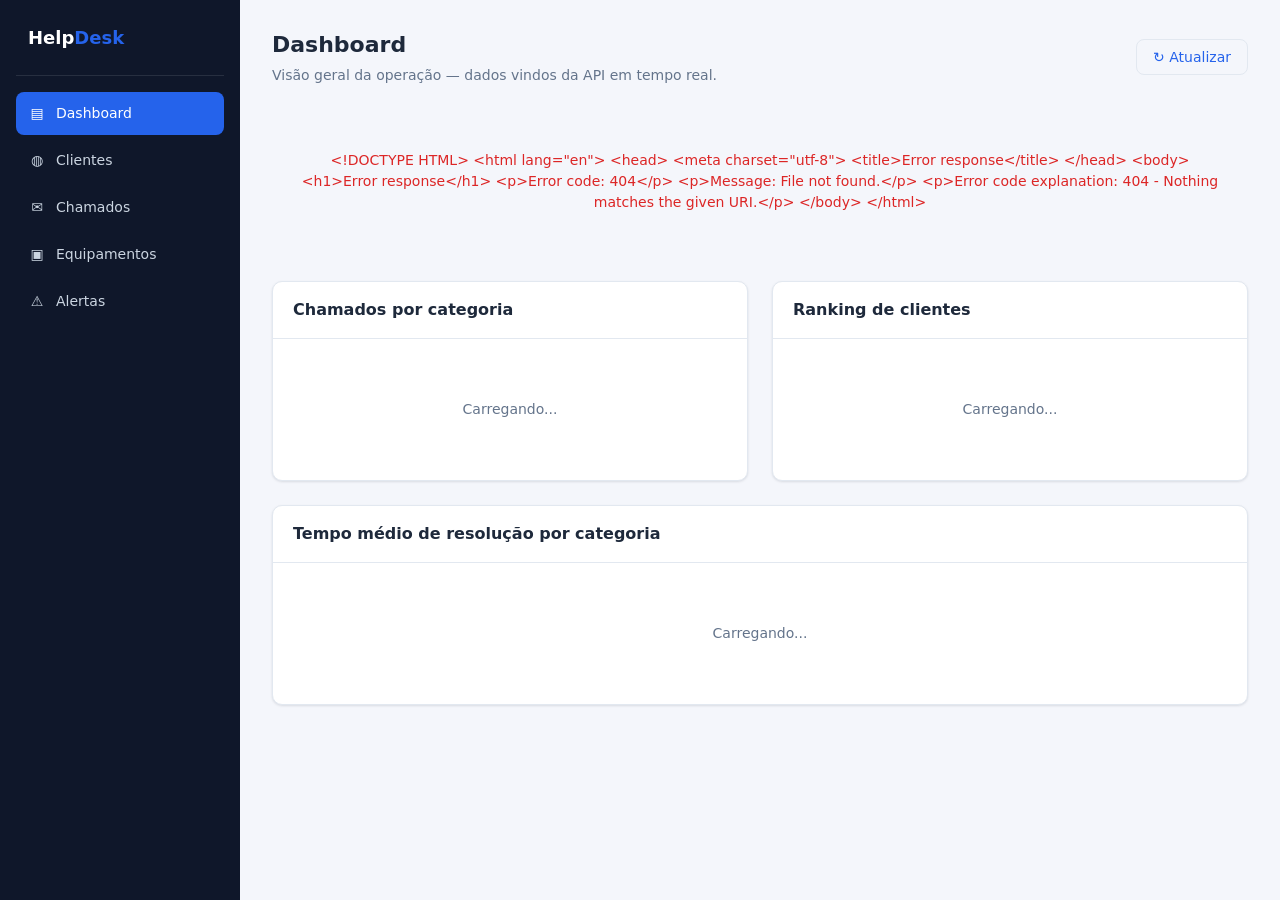
==== frontend/index.html @ d54842c2 "feat: plataforma HelpDesk & Monitoring (full stack) Aplicacao full stack que unifica os 3 exercicios" ====
<!DOCTYPE html>
<!--
  index.html -- DASHBOARD
  As paginas nao usam framework nem templating: o menu lateral e' repetido
  em cada arquivo. E' uma escolha consciente -- sem build step, o que voce
  ve no arquivo e' exatamente o que o navegador recebe. Facil de explicar.
-->
<html lang="pt-BR">
  <head>
    <meta charset="UTF-8" />
    <meta name="viewport" content="width=device-width, initial-scale=1.0" />
    <title>Dashboard — HelpDesk & Monitoring</title>
    <link rel="stylesheet" href="css/style.css" />
  </head>
  <body>
    <div class="layout">
      <!-- MENU LATERAL (repetido em todas as paginas) -->
      <aside class="sidebar">
        <div class="sidebar__brand">Help<span>Desk</span></div>
        <nav class="sidebar__nav">
          <a href="index.html" data-page="index.html"><span class="icon">▤</span> Dashboard</a>
          <a href="clientes.html" data-page="clientes.html"><span class="icon">◍</span> Clientes</a>
          <a href="chamados.html" data-page="chamados.html"><span class="icon">✉</span> Chamados</a>
          <a href="equipamentos.html" data-page="equipamentos.html"><span class="icon">▣</span> Equipamentos</a>
          <a href="alertas.html" data-page="alertas.html"><span class="icon">⚠</span> Alertas</a>
        </nav>
      </aside>

      <main class="content">
        <div class="page-header">
          <div>
            <h1>Dashboard</h1>
            <p>Visão geral da operação — dados vindos da API em tempo real.</p>
          </div>
          <button class="btn btn--ghost" onclick="location.reload()">↻ Atualizar</button>
        </div>

        <!-- CARTOES: preenchidos por dashboard.js a partir de /api/analytics/summary -->
        <div class="stat-grid" id="stat-grid">
          <div class="state state--loading">Carregando indicadores...</div>
        </div>

        <div class="grid-2">
          <div class="panel">
            <div class="panel__head"><h2>Chamados por categoria</h2></div>
            <div class="panel__body" id="chart-category">
              <div class="state state--loading">Carregando...</div>
            </div>
          </div>
          <div class="panel">
            <div class="panel__head"><h2>Ranking de clientes</h2></div>
            <div class="panel__body" id="chart-ranking">
              <div class="state state--loading">Carregando...</div>
            </div>
          </div>
        </div>

        <div class="panel">
          <div class="panel__head"><h2>Tempo médio de resolução por categoria</h2></div>
          <div class="panel__body" id="chart-resolution">
            <div class="state state--loading">Carregando...</div>
          </div>
        </div>
      </main>
    </div>

    <script src="js/api.js"></script>
    <script src="js/ui.js"></script>
    <script src="js/dashboard.js"></script>
  </body>
</html>
---- frontend/css/style.css ----
/*
 * style.css -- estilo unico da aplicacao
 * =======================================
 * CSS puro, sem framework. Organizado em: variaveis, layout, componentes.
 *
 * Uso VARIAVEIS CSS (:root) para as cores. Assim, mudar o tema e' mudar
 * um punhado de linhas em vez de cacar cada cor pelo arquivo inteiro.
 */

:root {
  --bg: #f4f6fb;
  --surface: #ffffff;
  --border: #e2e8f0;
  --text: #1e293b;
  --text-soft: #64748b;
  --primary: #2563eb;
  --primary-dark: #1d4ed8;
  --sidebar-bg: #0f172a;
  --sidebar-text: #cbd5e1;
  --sidebar-active: #2563eb;

  /* cores semanticas de status */
  --green: #16a34a;
  --amber: #d97706;
  --red: #dc2626;
  --gray: #64748b;

  --radius: 10px;
  --shadow: 0 1px 3px rgba(15, 23, 42, 0.08), 0 1px 2px rgba(15, 23, 42, 0.04);
  --font: "Segoe UI", system-ui, -apple-system, Roboto, Arial, sans-serif;
}

* {
  box-sizing: border-box;
}

/*
 * ★ REGRA IMPORTANTE: o atributo hidden do HTML precisa VENCER.
 *   O navegador aplica [hidden]{display:none}, mas com baixa prioridade.
 *   Como .modal usa display:flex (prioridade maior), sem esta linha um
 *   modal marcado com hidden apareceria mesmo assim. O !important garante
 *   que qualquer elemento com hidden fique oculto. E' assim que os modais
 *   abrem e fecham em ui.js (el.hidden = true/false).
 */
[hidden] {
  display: none !important;
}

body {
  margin: 0;
  font-family: var(--font);
  background: var(--bg);
  color: var(--text);
  font-size: 14px;
  line-height: 1.5;
}

/* ---------------------------------------------------------------------------
   LAYOUT: sidebar fixa a esquerda + area de conteudo a direita
   Uso CSS Grid: uma coluna de largura fixa (menu) e uma que ocupa o resto.
--------------------------------------------------------------------------- */
.layout {
  display: grid;
  grid-template-columns: 240px 1fr;
  min-height: 100vh;
}

.sidebar {
  background: var(--sidebar-bg);
  color: var(--sidebar-text);
  padding: 24px 16px;
  position: sticky;
  top: 0;
  height: 100vh;
}

.sidebar__brand {
  font-size: 18px;
  font-weight: 700;
  color: #fff;
  padding: 0 12px 24px;
  border-bottom: 1px solid rgba(255, 255, 255, 0.1);
  margin-bottom: 16px;
}
.sidebar__brand span {
  color: var(--primary);
}

.sidebar__nav a {
  display: flex;
  align-items: center;
  gap: 10px;
  padding: 11px 12px;
  margin-bottom: 4px;
  border-radius: 8px;
  color: var(--sidebar-text);
  text-decoration: none;
  font-weight: 500;
  transition: background 0.15s, color 0.15s;
}
.sidebar__nav a:hover {
  background: rgba(255, 255, 255, 0.06);
  color: #fff;
}
.sidebar__nav a.active {
  background: var(--sidebar-active);
  color: #fff;
}
.sidebar__nav .icon {
  width: 18px;
  text-align: center;
}

.content {
  padding: 28px 32px;
  overflow-x: auto;
}

.page-header {
  display: flex;
  justify-content: space-between;
  align-items: center;
  margin-bottom: 24px;
  gap: 16px;
  flex-wrap: wrap;
}
.page-header h1 {
  font-size: 22px;
  margin: 0;
}
.page-header p {
  margin: 4px 0 0;
  color: var(--text-soft);
}

/* ---------------------------------------------------------------------------
   CARTOES DE ESTATISTICA (dashboard)
--------------------------------------------------------------------------- */
.stat-grid {
  display: grid;
  grid-template-columns: repeat(auto-fit, minmax(180px, 1fr));
  gap: 16px;
  margin-bottom: 28px;
}
.stat-card {
  background: var(--surface);
  border: 1px solid var(--border);
  border-radius: var(--radius);
  padding: 18px 20px;
  box-shadow: var(--shadow);
}
.stat-card__label {
  color: var(--text-soft);
  font-size: 13px;
  margin-bottom: 8px;
}
.stat-card__value {
  font-size: 30px;
  font-weight: 700;
  line-height: 1;
}
.stat-card__value small {
  font-size: 14px;
  font-weight: 500;
  color: var(--text-soft);
}
.stat-card--accent {
  border-left: 4px solid var(--primary);
}
.stat-card--danger {
  border-left: 4px solid var(--red);
}
.stat-card--warn {
  border-left: 4px solid var(--amber);
}
.stat-card--ok {
  border-left: 4px solid var(--green);
}

/* ---------------------------------------------------------------------------
   PAINEIS / CARTOES DE CONTEUDO
--------------------------------------------------------------------------- */
.panel {
  background: var(--surface);
  border: 1px solid var(--border);
  border-radius: var(--radius);
  box-shadow: var(--shadow);
  margin-bottom: 24px;
}
.panel__head {
  padding: 16px 20px;
  border-bottom: 1px solid var(--border);
  display: flex;
  justify-content: space-between;
  align-items: center;
  gap: 12px;
  flex-wrap: wrap;
}
.panel__head h2 {
  font-size: 16px;
  margin: 0;
}
.panel__body {
  padding: 20px;
}
.panel__body--flush {
  padding: 0;
}

.grid-2 {
  display: grid;
  grid-template-columns: 1fr 1fr;
  gap: 24px;
}
@media (max-width: 900px) {
  .grid-2 {
    grid-template-columns: 1fr;
  }
}

/* ---------------------------------------------------------------------------
   TABELAS
--------------------------------------------------------------------------- */
table {
  width: 100%;
  border-collapse: collapse;
}
th,
td {
  padding: 12px 16px;
  text-align: left;
  border-bottom: 1px solid var(--border);
  vertical-align: middle;
}
th {
  background: #f8fafc;
  font-size: 12px;
  text-transform: uppercase;
  letter-spacing: 0.04em;
  color: var(--text-soft);
  font-weight: 600;
}
tbody tr:hover {
  background: #f8fafc;
}
tbody tr:last-child td {
  border-bottom: none;
}
td.num {
  text-align: right;
  font-variant-numeric: tabular-nums;
}

/* ---------------------------------------------------------------------------
   BADGES (etiquetas de status/prioridade)
   A classe vem do valor: badge--aberto, badge--alta, etc. (ver ui.js)
--------------------------------------------------------------------------- */
.badge {
  display: inline-block;
  padding: 3px 10px;
  border-radius: 999px;
  font-size: 12px;
  font-weight: 600;
  white-space: nowrap;
}
.badge--aberto {
  background: #dbeafe;
  color: #1d4ed8;
}
.badge--em-andamento {
  background: #fef3c7;
  color: #b45309;
}
.badge--finalizado {
  background: #dcfce7;
  color: #15803d;
}
.badge--alta {
  background: #fee2e2;
  color: #b91c1c;
}
.badge--media {
  background: #fef3c7;
  color: #b45309;
}
.badge--baixa {
  background: #e2e8f0;
  color: #475569;
}
.badge--online {
  background: #dcfce7;
  color: #15803d;
}
.badge--offline {
  background: #fee2e2;
  color: #b91c1c;
}
.badge--manutencao {
  background: #fef3c7;
  color: #b45309;
}
.badge--reconhecido {
  background: #e0e7ff;
  color: #4338ca;
}
.badge--resolvido {
  background: #dcfce7;
  color: #15803d;
}

.sev {
  font-weight: 700;
  font-size: 12px;
}
.sev--alta {
  color: var(--red);
}
.sev--media {
  color: var(--amber);
}
.sev--baixa {
  color: var(--gray);
}

/* ---------------------------------------------------------------------------
   BOTOES
--------------------------------------------------------------------------- */
.btn {
  display: inline-flex;
  align-items: center;
  gap: 6px;
  padding: 9px 16px;
  border: 1px solid transparent;
  border-radius: 8px;
  background: var(--primary);
  color: #fff;
  font-size: 14px;
  font-weight: 500;
  cursor: pointer;
  font-family: inherit;
  transition: background 0.15s;
}
.btn:hover {
  background: var(--primary-dark);
}
.btn--ghost {
  background: transparent;
  color: var(--primary);
  border-color: var(--border);
}
.btn--ghost:hover {
  background: #f1f5f9;
}
.btn--sm {
  padding: 5px 10px;
  font-size: 13px;
}
.btn--danger {
  background: var(--red);
}
.btn--danger:hover {
  background: #b91c1c;
}

/* ---------------------------------------------------------------------------
   FORMULARIOS E FILTROS
--------------------------------------------------------------------------- */
.filters {
  display: flex;
  gap: 12px;
  flex-wrap: wrap;
  align-items: flex-end;
}
.field {
  display: flex;
  flex-direction: column;
  gap: 4px;
}
.field label {
  font-size: 12px;
  font-weight: 600;
  color: var(--text-soft);
}
input,
select,
textarea {
  padding: 9px 12px;
  border: 1px solid var(--border);
  border-radius: 8px;
  font-size: 14px;
  font-family: inherit;
  background: #fff;
  color: var(--text);
  min-width: 160px;
}
input:focus,
select:focus,
textarea:focus {
  outline: none;
  border-color: var(--primary);
  box-shadow: 0 0 0 3px rgba(37, 99, 235, 0.12);
}
textarea {
  resize: vertical;
  min-height: 80px;
  width: 100%;
}
.form-grid {
  display: grid;
  gap: 16px;
}
.form-actions {
  display: flex;
  justify-content: flex-end;
  gap: 10px;
  margin-top: 8px;
}

/* ---------------------------------------------------------------------------
   BARRAS HORIZONTAIS (graficos de analytics em CSS puro, sem biblioteca)
--------------------------------------------------------------------------- */
.bar-row {
  display: grid;
  grid-template-columns: 150px 1fr 48px;
  align-items: center;
  gap: 12px;
  margin-bottom: 10px;
}
.bar-row__label {
  font-size: 13px;
  color: var(--text-soft);
  white-space: nowrap;
  overflow: hidden;
  text-overflow: ellipsis;
}
.bar-track {
  background: #eef2f7;
  border-radius: 6px;
  height: 22px;
  overflow: hidden;
}
.bar-fill {
  height: 100%;
  background: var(--primary);
  border-radius: 6px;
  transition: width 0.4s ease;
}
.bar-row__value {
  font-weight: 600;
  text-align: right;
  font-variant-numeric: tabular-nums;
}

/* ---------------------------------------------------------------------------
   ESTADOS (carregando / vazio / erro)
--------------------------------------------------------------------------- */
.state {
  padding: 40px 20px;
  text-align: center;
  color: var(--text-soft);
}
.state--error {
  color: var(--red);
}

/* ---------------------------------------------------------------------------
   MODAL
--------------------------------------------------------------------------- */
.modal {
  position: fixed;
  inset: 0;
  background: rgba(15, 23, 42, 0.5);
  display: flex;
  align-items: center;
  justify-content: center;
  padding: 20px;
  z-index: 100;
}
.modal__box {
  background: #fff;
  border-radius: var(--radius);
  width: 100%;
  max-width: 520px;
  max-height: 90vh;
  overflow-y: auto;
  box-shadow: 0 20px 40px rgba(0, 0, 0, 0.2);
}
.modal__head {
  padding: 18px 22px;
  border-bottom: 1px solid var(--border);
  display: flex;
  justify-content: space-between;
  align-items: center;
}
.modal__head h2 {
  margin: 0;
  font-size: 17px;
}
.modal__close {
  background: none;
  border: none;
  font-size: 24px;
  cursor: pointer;
  color: var(--text-soft);
  line-height: 1;
}
.modal__body {
  padding: 22px;
}

.detail-row {
  display: flex;
  justify-content: space-between;
  padding: 9px 0;
  border-bottom: 1px solid var(--border);
  gap: 16px;
}
.detail-row:last-child {
  border-bottom: none;
}
.detail-row dt {
  color: var(--text-soft);
  font-weight: 500;
}
.detail-row dd {
  margin: 0;
  font-weight: 600;
  text-align: right;
}

/* ---------------------------------------------------------------------------
   TOAST (mensagens temporarias)
--------------------------------------------------------------------------- */
#toast-container {
  position: fixed;
  bottom: 20px;
  right: 20px;
  display: flex;
  flex-direction: column;
  gap: 10px;
  z-index: 200;
}
.toast {
  padding: 13px 18px;
  border-radius: 8px;
  color: #fff;
  font-weight: 500;
  box-shadow: 0 4px 12px rgba(0, 0, 0, 0.15);
  max-width: 380px;
  animation: toast-in 0.2s ease;
}
.toast--success {
  background: var(--green);
}
.toast--error {
  background: var(--red);
}
@keyframes toast-in {
  from {
    opacity: 0;
    transform: translateY(10px);
  }
  to {
    opacity: 1;
    transform: translateY(0);
  }
}

.temp {
  font-weight: 700;
  font-variant-numeric: tabular-nums;
}
.temp--hot {
  color: var(--red);
}
.temp--warn {
  color: var(--amber);
}
.temp--ok {
  color: var(--green);
}

.muted {
  color: var(--text-soft);
}
.link-btn {
  background: none;
  border: none;
  color: var(--primary);
  cursor: pointer;
  font: inherit;
  padding: 0;
  text-decoration: underline;
}

@media (max-width: 720px) {
  .layout {
    grid-template-columns: 1fr;
  }
  .sidebar {
    position: static;
    height: auto;
  }
}
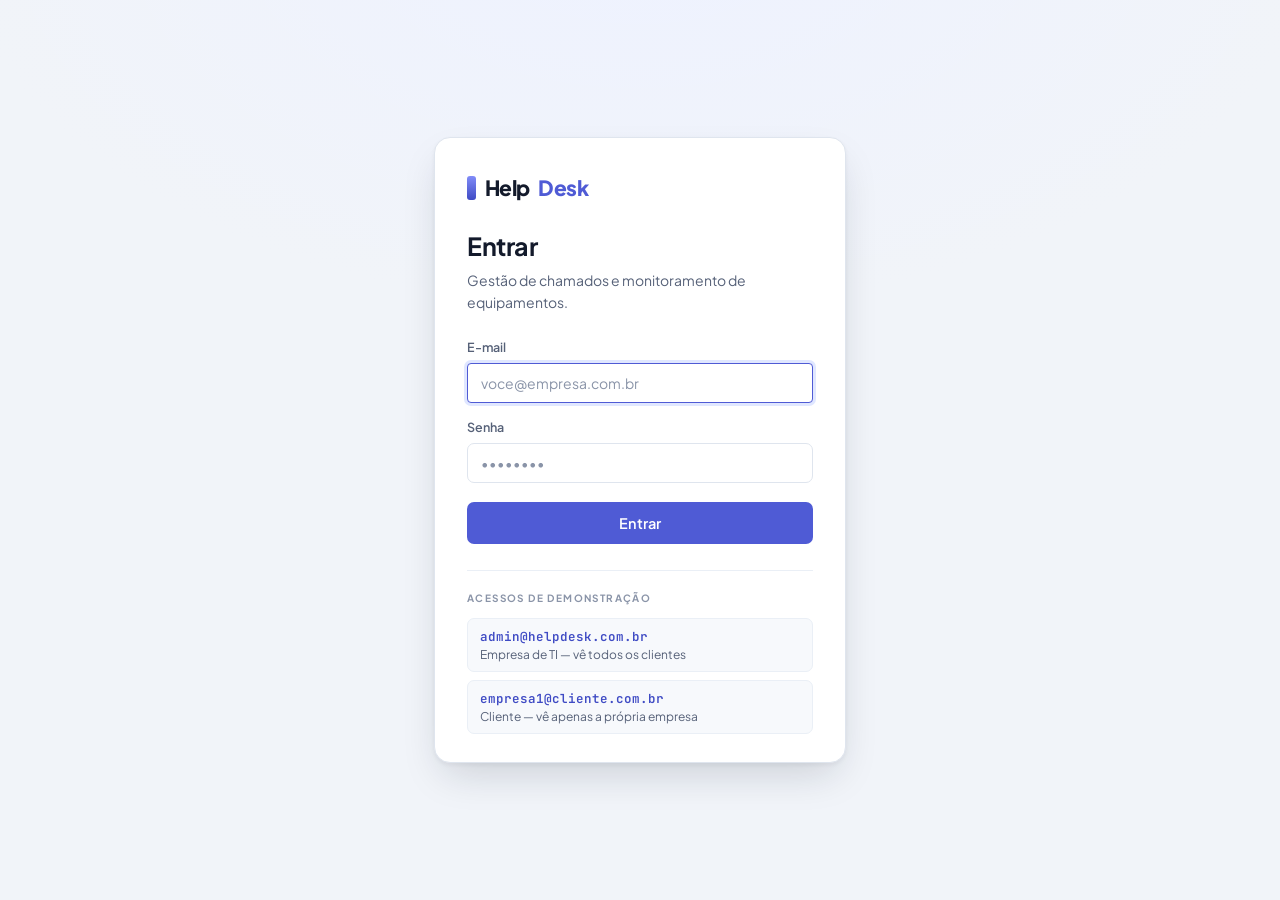
==== commit e71df9c8: "feat: autenticacao, multi-empresa, coletor automatico e escala para 5.000 registros Segunda iteracao" ====
--- a/frontend/index.html
+++ b/frontend/index.html
@@ -10,7 +10,17 @@
     <meta charset="UTF-8" />
     <meta name="viewport" content="width=device-width, initial-scale=1.0" />
     <title>Dashboard — HelpDesk & Monitoring</title>
-    <link rel="stylesheet" href="css/style.css" />
+    <!-- ★ GUARDA DE SESSAO -- roda ANTES de tudo.
+         Sem token, redireciona para o login imediatamente. Se esperasse o
+         DOMContentLoaded, a tela apareceria vazia e dispararia quatro
+         erros 401 antes de redirecionar. -->
+    <script src="js/auth.js?v=11"></script>
+    <script>if (!auth.exigirLogin()) { throw new Error("redirecionando"); }</script>
+    <link rel="preconnect" href="https://fonts.googleapis.com" />
+    <link rel="preconnect" href="https://fonts.gstatic.com" crossorigin />
+    <link rel="stylesheet"
+      href="https://fonts.googleapis.com/css2?family=Plus+Jakarta+Sans:wght@400;500;600;700;800&family=JetBrains+Mono:wght@400;600&display=swap" />
+    <link rel="stylesheet" href="css/style.css?v=11" />
   </head>
   <body>
     <div class="layout">
@@ -24,6 +34,8 @@
           <a href="equipamentos.html" data-page="equipamentos.html"><span class="icon">▣</span> Equipamentos</a>
           <a href="alertas.html" data-page="alertas.html"><span class="icon">⚠</span> Alertas</a>
         </nav>
+        <!-- preenchido por ui.js -> montarSessao() -->
+        <div class="sidebar__foot"></div>
       </aside>
 
       <main class="content">
@@ -42,13 +54,23 @@
 
         <div class="grid-2">
           <div class="panel">
-            <div class="panel__head"><h2>Chamados por categoria</h2></div>
+            <div class="panel__head">
+              <div>
+                <h2>Chamados por categoria</h2>
+                <p class="panel__sub">Quantidade de chamados abertos em cada categoria</p>
+              </div>
+            </div>
             <div class="panel__body" id="chart-category">
               <div class="state state--loading">Carregando...</div>
             </div>
           </div>
           <div class="panel">
-            <div class="panel__head"><h2>Ranking de clientes</h2></div>
+            <div class="panel__head">
+              <div>
+                <h2>Clientes que mais abriram chamados</h2>
+                <p class="panel__sub">Total de chamados por empresa, do maior para o menor</p>
+              </div>
+            </div>
             <div class="panel__body" id="chart-ranking">
               <div class="state state--loading">Carregando...</div>
             </div>
@@ -56,7 +78,12 @@
         </div>
 
         <div class="panel">
-          <div class="panel__head"><h2>Tempo médio de resolução por categoria</h2></div>
+          <div class="panel__head">
+            <div>
+              <h2>Tempo médio de resolução por categoria</h2>
+              <p class="panel__sub">Da abertura até a finalização — só conta chamados já finalizados</p>
+            </div>
+          </div>
           <div class="panel__body" id="chart-resolution">
             <div class="state state--loading">Carregando...</div>
           </div>
@@ -64,8 +91,8 @@
       </main>
     </div>
 
-    <script src="js/api.js"></script>
-    <script src="js/ui.js"></script>
-    <script src="js/dashboard.js"></script>
+    <script src="js/api.js?v=11"></script>
+    <script src="js/ui.js?v=11"></script>
+    <script src="js/dashboard.js?v=11"></script>
   </body>
 </html>
--- a/frontend/css/style.css
+++ b/frontend/css/style.css
@@ -1,50 +1,191 @@
 /*
- * style.css -- estilo unico da aplicacao
- * =======================================
- * CSS puro, sem framework. Organizado em: variaveis, layout, componentes.
+ * style.css -- o design system da aplicacao
+ * ==========================================
+ * CSS puro, sem framework, sem build step. O que esta aqui e' exatamente o
+ * que o navegador recebe.
  *
- * Uso VARIAVEIS CSS (:root) para as cores. Assim, mudar o tema e' mudar
- * um punhado de linhas em vez de cacar cada cor pelo arquivo inteiro.
+ * ORGANIZACAO (nesta ordem, de proposito -- o CSS le de cima para baixo e
+ * a ordem evita que uma regra desfaca a outra sem querer):
+ *
+ *   1. TOKENS      as variaveis: cor, espaco, tipo, sombra, curva
+ *   2. TEMA        claro e escuro, so trocando os tokens
+ *   3. BASE        reset e elementos crus (body, tabela, campo)
+ *   4. LAYOUT      a estrutura da pagina
+ *   5. COMPONENTES cartao, botao, badge, modal, grafico
+ *   6. ANIMACAO    as transicoes e as entradas
+ *
+ * ★ POR QUE TOKENS E NAO CORES SOLTAS: trocar o azul do sistema e' mudar
+ *   UMA linha. Com cores escritas no meio das regras, seria cacar #2563eb
+ *   em 600 linhas -- e sempre sobra uma.
  */
 
+/* ===========================================================================
+   1. TOKENS + 2. TEMA CLARO (o padrao completo)
+   =========================================================================== */
 :root {
-  --bg: #f4f6fb;
-  --surface: #ffffff;
-  --border: #e2e8f0;
-  --text: #1e293b;
-  --text-soft: #64748b;
-  --primary: #2563eb;
-  --primary-dark: #1d4ed8;
-  --sidebar-bg: #0f172a;
-  --sidebar-text: #cbd5e1;
-  --sidebar-active: #2563eb;
-
-  /* cores semanticas de status */
-  --green: #16a34a;
-  --amber: #d97706;
-  --red: #dc2626;
-  --gray: #64748b;
-
-  --radius: 10px;
-  --shadow: 0 1px 3px rgba(15, 23, 42, 0.08), 0 1px 2px rgba(15, 23, 42, 0.04);
-  --font: "Segoe UI", system-ui, -apple-system, Roboto, Arial, sans-serif;
-}
-
-* {
-  box-sizing: border-box;
-}
+  /* -- marca: uma escala inteira, nao uma cor solta ---------------------- */
+  --brand-50:  #eef2ff;
+  --brand-100: #e0e7ff;
+  --brand-200: #c7d2fe;
+  --brand-400: #818cf8;
+  --brand-500: #4f5bd5;
+  --brand-600: #3f4bc4;
+  --brand-700: #343d9e;
+
+  /* -- neutros com viés levemente frio, puxando para a marca ------------- */
+  --bg:          #f1f4f9;
+  --bg-subtle:   #e8ecf4;
+  --surface:     #ffffff;
+  --surface-2:   #f7f9fc;
+  --border:      #dfe5ee;
+  --border-soft: #eaeff6;
+
+  --text:        #131a2b;
+  --text-soft:   #566178;
+  --text-faint:  #8a94a8;
+
+  /* -- semanticas: significado, nao decoracao ---------------------------- */
+  --green:      #0f7a4d;
+  --green-bg:   #dcf5e8;
+  --amber:      #9a6206;
+  --amber-bg:   #fdf0d5;
+  --red:        #b42318;
+  --red-bg:     #fdeae7;
+  --gray:       #5b6577;
+  --gray-bg:    #eceff4;
+
+  /* -- sidebar ----------------------------------------------------------- */
+  --sidebar-bg:     #131a2e;
+  --sidebar-bg-2:   #1b2440;
+  --sidebar-text:   #a9b4cc;
+  --sidebar-hover:  #ffffff;
+
+  /* -- forma ------------------------------------------------------------- */
+  --radius-sm: 7px;
+  --radius:    12px;
+  --radius-lg: 16px;
+
+  /* Sombras em camadas: uma linha fina de contato + um halo difuso.
+     Uma sombra unica e grande sempre parece "colada"; duas parecem
+     profundidade de verdade. */
+  --shadow-sm: 0 1px 2px rgba(19, 26, 43, .06);
+  --shadow:    0 1px 2px rgba(19, 26, 43, .05), 0 6px 16px -4px rgba(19, 26, 43, .08);
+  --shadow-lg: 0 2px 4px rgba(19, 26, 43, .05), 0 18px 40px -10px rgba(19, 26, 43, .18);
+  --ring:      0 0 0 3px var(--brand-100);
+
+  /* -- tipo -------------------------------------------------------------- */
+  --font: "Plus Jakarta Sans", "Segoe UI", system-ui, -apple-system, Roboto, Arial, sans-serif;
+  --font-mono: "JetBrains Mono", ui-monospace, "Cascadia Code", Consolas, monospace;
+
+  /* -- movimento --------------------------------------------------------- */
+  /* cubic-bezier com saida rapida e chegada suave: parece resposta, nao
+     preguica. Duracoes curtas -- animacao de UI que passa de 300ms comeca
+     a atrasar o usuario em vez de agradar. */
+  --ease: cubic-bezier(.2, .8, .2, 1);
+  --fast: 140ms;
+  --base: 220ms;
+}
+
+/* --- TEMA ESCURO por preferencia do sistema -------------------------------
+   O seletor :not([data-theme="light"]) faz a escolha explicita do usuario
+   vencer o sistema operacional. Sem isso, quem escolhesse "claro" no site
+   mas usa Windows no escuro continuaria vendo escuro.                      */
+@media (prefers-color-scheme: dark) {
+  :root:not([data-theme="light"]) {
+    --brand-50:  #1a1f3d;
+    --brand-100: #232a52;
+    --brand-200: #2f3a70;
+    --brand-400: #8c96f0;
+    --brand-500: #7f8bf5;
+    --brand-600: #929cf7;
+    --brand-700: #a8b0f9;
+
+    --bg:          #0c1018;
+    --bg-subtle:   #10151f;
+    --surface:     #151b27;
+    --surface-2:   #1b2231;
+    --border:      #28313f;
+    --border-soft: #202836;
+
+    --text:        #e8edf5;
+    --text-soft:   #a5b0c2;
+    --text-faint:  #767f91;
+
+    --green:    #4ec98d;
+    --green-bg: #0f2e20;
+    --amber:    #e0a33c;
+    --amber-bg: #33260c;
+    --red:      #f07c72;
+    --red-bg:   #371916;
+    --gray:     #98a3b6;
+    --gray-bg:  #1e2531;
+
+    --sidebar-bg:   #0a0e16;
+    --sidebar-bg-2: #121927;
+    --sidebar-text: #97a2b8;
+
+    --shadow-sm: 0 1px 2px rgba(0, 0, 0, .4);
+    --shadow:    0 1px 2px rgba(0, 0, 0, .35), 0 6px 16px -4px rgba(0, 0, 0, .45);
+    --shadow-lg: 0 2px 4px rgba(0, 0, 0, .4), 0 18px 40px -10px rgba(0, 0, 0, .6);
+    --ring:      0 0 0 3px var(--brand-200);
+  }
+}
+
+/* --- TEMA ESCURO escolhido no botao --------------------------------------- */
+:root[data-theme="dark"] {
+  --brand-50:  #1a1f3d;
+  --brand-100: #232a52;
+  --brand-200: #2f3a70;
+  --brand-400: #8c96f0;
+  --brand-500: #7f8bf5;
+  --brand-600: #929cf7;
+  --brand-700: #a8b0f9;
+
+  --bg:          #0c1018;
+  --bg-subtle:   #10151f;
+  --surface:     #151b27;
+  --surface-2:   #1b2231;
+  --border:      #28313f;
+  --border-soft: #202836;
+
+  --text:        #e8edf5;
+  --text-soft:   #a5b0c2;
+  --text-faint:  #767f91;
+
+  --green:    #4ec98d;
+  --green-bg: #0f2e20;
+  --amber:    #e0a33c;
+  --amber-bg: #33260c;
+  --red:      #f07c72;
+  --red-bg:   #371916;
+  --gray:     #98a3b6;
+  --gray-bg:  #1e2531;
+
+  --sidebar-bg:   #0a0e16;
+  --sidebar-bg-2: #121927;
+  --sidebar-text: #97a2b8;
+
+  --shadow-sm: 0 1px 2px rgba(0, 0, 0, .4);
+  --shadow:    0 1px 2px rgba(0, 0, 0, .35), 0 6px 16px -4px rgba(0, 0, 0, .45);
+  --shadow-lg: 0 2px 4px rgba(0, 0, 0, .4), 0 18px 40px -10px rgba(0, 0, 0, .6);
+  --ring:      0 0 0 3px var(--brand-200);
+}
+
+/* ===========================================================================
+   3. BASE
+   =========================================================================== */
+* { box-sizing: border-box; }
 
 /*
  * ★ REGRA IMPORTANTE: o atributo hidden do HTML precisa VENCER.
  *   O navegador aplica [hidden]{display:none}, mas com baixa prioridade.
  *   Como .modal usa display:flex (prioridade maior), sem esta linha um
- *   modal marcado com hidden apareceria mesmo assim. O !important garante
- *   que qualquer elemento com hidden fique oculto. E' assim que os modais
+ *   modal marcado com hidden apareceria mesmo assim. E' assim que os modais
  *   abrem e fecham em ui.js (el.hidden = true/false).
  */
-[hidden] {
-  display: none !important;
-}
+[hidden] { display: none !important; }
+
+html { color-scheme: light dark; }
 
 body {
   margin: 0;
@@ -52,553 +193,978 @@
   background: var(--bg);
   color: var(--text);
   font-size: 14px;
-  line-height: 1.5;
-}
-
-/* ---------------------------------------------------------------------------
-   LAYOUT: sidebar fixa a esquerda + area de conteudo a direita
-   Uso CSS Grid: uma coluna de largura fixa (menu) e uma que ocupa o resto.
---------------------------------------------------------------------------- */
+  line-height: 1.55;
+  -webkit-font-smoothing: antialiased;
+  -moz-osx-font-smoothing: grayscale;
+  /*
+   * ★ AQUI **NAO** VAI TRANSICAO -- e o motivo vale saber.
+   *
+   * A tentacao e' escrever `transition: background-color .2s` para o tema
+   * trocar suavemente. Nao funciona, e o jeito de falhar e' traicoeiro: a
+   * cor fica PRESA no valor antigo e o tema simplesmente nao muda.
+   *
+   * POR QUE: o valor declarado aqui e' `var(--bg)` -- um texto que NUNCA
+   * muda. Quem muda e' o que a variavel aponta. O navegador, olhando so a
+   * declaracao, nao ve alteracao nenhuma para animar, e a transicao fica
+   * pendurada no valor que ja estava pintado.
+   *
+   * Regra pratica: transicione propriedade que muda por ESTADO (hover,
+   * foco), onde a regra CSS realmente troca. Nao transicione o que muda
+   * por TROCA DE TOKEN. Por isso os botoes e as linhas da tabela abaixo
+   * continuam com transicao no hover -- la o valor declarado muda de
+   * verdade.
+   *
+   * Descoberto testando o botao de tema: a variavel resolvia certo
+   * (#0c1018) e a tela continuava clara. Sem medir, ficaria escondido.
+   */
+}
+
+h1, h2, h3 { margin: 0; letter-spacing: -.018em; }
+h1 { font-size: 25px; font-weight: 700; }
+h2 { font-size: 16px; font-weight: 600; }
+
+/* Foco visivel para quem navega por teclado. Nunca remover sem substituir:
+   sem isso, o teclado fica navegando as cegas. */
+:focus-visible {
+  outline: 2px solid var(--brand-500);
+  outline-offset: 2px;
+  border-radius: 4px;
+}
+
+::selection { background: var(--brand-200); color: var(--text); }
+
+/* barra de rolagem discreta */
+* { scrollbar-width: thin; scrollbar-color: var(--border) transparent; }
+*::-webkit-scrollbar { width: 10px; height: 10px; }
+*::-webkit-scrollbar-thumb {
+  background: var(--border);
+  border-radius: 99px;
+  border: 3px solid transparent;
+  background-clip: content-box;
+}
+*::-webkit-scrollbar-thumb:hover { background: var(--text-faint); background-clip: content-box; }
+
+/* ===========================================================================
+   4. LAYOUT
+   =========================================================================== */
 .layout {
   display: grid;
-  grid-template-columns: 240px 1fr;
+  grid-template-columns: 248px 1fr;
   min-height: 100vh;
 }
 
 .sidebar {
-  background: var(--sidebar-bg);
+  background: linear-gradient(180deg, var(--sidebar-bg) 0%, var(--sidebar-bg-2) 100%);
   color: var(--sidebar-text);
-  padding: 24px 16px;
+  padding: 26px 16px;
   position: sticky;
   top: 0;
   height: 100vh;
+  display: flex;
+  flex-direction: column;
+  gap: 26px;
+  border-right: 1px solid rgba(255, 255, 255, .06);
 }
 
 .sidebar__brand {
-  font-size: 18px;
-  font-weight: 700;
+  font-size: 19px;
+  font-weight: 800;
   color: #fff;
-  padding: 0 12px 24px;
-  border-bottom: 1px solid rgba(255, 255, 255, 0.1);
-  margin-bottom: 16px;
-}
-.sidebar__brand span {
-  color: var(--primary);
-}
+  letter-spacing: -.03em;
+  padding: 0 10px;
+  display: flex;
+  align-items: center;
+  gap: 9px;
+}
+.sidebar__brand::before {
+  content: "";
+  width: 9px; height: 22px;
+  border-radius: 3px;
+  background: linear-gradient(180deg, var(--brand-400), var(--brand-600));
+  box-shadow: 0 0 14px rgba(129, 140, 248, .55);
+}
+.sidebar__brand span { color: var(--brand-400); }
+
+.sidebar__nav { display: flex; flex-direction: column; gap: 3px; }
 
 .sidebar__nav a {
-  display: flex;
-  align-items: center;
-  gap: 10px;
-  padding: 11px 12px;
-  margin-bottom: 4px;
-  border-radius: 8px;
+  position: relative;
+  display: flex;
+  align-items: center;
+  gap: 11px;
+  padding: 10px 12px;
+  border-radius: var(--radius-sm);
   color: var(--sidebar-text);
   text-decoration: none;
   font-weight: 500;
-  transition: background 0.15s, color 0.15s;
-}
-.sidebar__nav a:hover {
-  background: rgba(255, 255, 255, 0.06);
+  font-size: 14px;
+  transition: color var(--fast) var(--ease), background-color var(--fast) var(--ease);
+}
+/* A barrinha do item ativo cresce de 0 -- e' um detalhe pequeno que faz a
+   navegacao parecer viva em vez de estatica. */
+.sidebar__nav a::before {
+  content: "";
+  position: absolute;
+  left: 0; top: 50%;
+  width: 3px; height: 0;
+  border-radius: 0 3px 3px 0;
+  background: var(--brand-400);
+  transform: translateY(-50%);
+  transition: height var(--base) var(--ease);
+}
+.sidebar__nav a:hover { color: var(--sidebar-hover); background: rgba(255, 255, 255, .05); }
+.sidebar__nav a.active {
   color: #fff;
-}
-.sidebar__nav a.active {
-  background: var(--sidebar-active);
-  color: #fff;
-}
-.sidebar__nav .icon {
-  width: 18px;
-  text-align: center;
-}
+  background: rgba(129, 140, 248, .14);
+}
+.sidebar__nav a.active::before { height: 60%; }
+.sidebar__nav .icon { font-size: 15px; opacity: .85; width: 18px; text-align: center; }
+
+/* botao de tema, no rodape da sidebar */
+.sidebar__foot { margin-top: auto; }
+.theme-toggle {
+  width: 100%;
+  display: flex;
+  align-items: center;
+  gap: 9px;
+  padding: 10px 12px;
+  border-radius: var(--radius-sm);
+  border: 1px solid rgba(255, 255, 255, .1);
+  background: rgba(255, 255, 255, .04);
+  color: var(--sidebar-text);
+  font-family: inherit;
+  font-size: 13px;
+  font-weight: 500;
+  cursor: pointer;
+  transition: background-color var(--fast) var(--ease), color var(--fast) var(--ease);
+}
+.theme-toggle:hover { background: rgba(255, 255, 255, .09); color: #fff; }
 
 .content {
-  padding: 28px 32px;
-  overflow-x: auto;
+  padding: 30px 34px 60px;
+  max-width: 1440px;
+  width: 100%;
+  display: flex;
+  flex-direction: column;
+  gap: 22px;
 }
 
 .page-header {
   display: flex;
+  align-items: flex-start;
   justify-content: space-between;
-  align-items: center;
-  margin-bottom: 24px;
-  gap: 16px;
+  gap: 18px;
   flex-wrap: wrap;
 }
-.page-header h1 {
-  font-size: 22px;
-  margin: 0;
-}
-.page-header p {
-  margin: 4px 0 0;
-  color: var(--text-soft);
-}
-
-/* ---------------------------------------------------------------------------
-   CARTOES DE ESTATISTICA (dashboard)
---------------------------------------------------------------------------- */
+.page-header p { margin: 5px 0 0; color: var(--text-soft); font-size: 14px; }
+
+.grid-2 {
+  display: grid;
+  grid-template-columns: repeat(auto-fit, minmax(340px, 1fr));
+  gap: 20px;
+}
+
+/* ===========================================================================
+   5. COMPONENTES
+   =========================================================================== */
+
+/* --- painel --------------------------------------------------------------- */
+.panel {
+  background: var(--surface);
+  border: 1px solid var(--border);
+  border-radius: var(--radius-lg);
+  box-shadow: var(--shadow-sm);
+  overflow: hidden;
+  transition: box-shadow var(--base) var(--ease), border-color var(--base) var(--ease);
+}
+.panel:hover { box-shadow: var(--shadow); }
+
+.panel__head {
+  padding: 16px 20px;
+  border-bottom: 1px solid var(--border-soft);
+  display: flex;
+  align-items: center;
+  justify-content: space-between;
+  gap: 14px;
+  background: var(--surface-2);
+}
+.panel__body { padding: 20px; }
+.panel__body--flush { padding: 0; }
+
+/* --- cartoes de indicador ------------------------------------------------- */
 .stat-grid {
   display: grid;
-  grid-template-columns: repeat(auto-fit, minmax(180px, 1fr));
+  grid-template-columns: repeat(auto-fit, minmax(196px, 1fr));
   gap: 16px;
-  margin-bottom: 28px;
-}
+}
+
 .stat-card {
+  position: relative;
   background: var(--surface);
   border: 1px solid var(--border);
-  border-radius: var(--radius);
+  border-radius: var(--radius-lg);
   padding: 18px 20px;
-  box-shadow: var(--shadow);
-}
+  box-shadow: var(--shadow-sm);
+  overflow: hidden;
+  transition: transform var(--base) var(--ease), box-shadow var(--base) var(--ease);
+}
+/* Faixa superior colorida: a cor CARREGA SIGNIFICADO (verde = saudavel,
+   vermelho = precisa de atencao), entao ela nasce fina e cresce no hover --
+   chama o olho sem gritar o tempo todo. */
+.stat-card::after {
+  content: "";
+  position: absolute;
+  inset: 0 0 auto 0;
+  height: 3px;
+  background: var(--brand-500);
+  transform: scaleX(0);
+  transform-origin: left;
+  transition: transform var(--base) var(--ease);
+}
+.stat-card:hover { transform: translateY(-3px); box-shadow: var(--shadow); }
+.stat-card:hover::after { transform: scaleX(1); }
+
+.stat-card--ok::after     { background: var(--green); }
+.stat-card--warn::after   { background: var(--amber); }
+.stat-card--danger::after { background: var(--red); }
+.stat-card--accent::after { background: var(--brand-500); }
+
 .stat-card__label {
-  color: var(--text-soft);
-  font-size: 13px;
-  margin-bottom: 8px;
+  font-size: 11px;
+  font-weight: 600;
+  letter-spacing: .09em;
+  text-transform: uppercase;
+  color: var(--text-faint);
 }
 .stat-card__value {
   font-size: 30px;
   font-weight: 700;
-  line-height: 1;
-}
-.stat-card__value small {
-  font-size: 14px;
-  font-weight: 500;
-  color: var(--text-soft);
-}
-.stat-card--accent {
-  border-left: 4px solid var(--primary);
-}
-.stat-card--danger {
-  border-left: 4px solid var(--red);
-}
-.stat-card--warn {
-  border-left: 4px solid var(--amber);
-}
-.stat-card--ok {
-  border-left: 4px solid var(--green);
-}
-
-/* ---------------------------------------------------------------------------
-   PAINEIS / CARTOES DE CONTEUDO
---------------------------------------------------------------------------- */
-.panel {
-  background: var(--surface);
-  border: 1px solid var(--border);
-  border-radius: var(--radius);
-  box-shadow: var(--shadow);
-  margin-bottom: 24px;
-}
-.panel__head {
-  padding: 16px 20px;
-  border-bottom: 1px solid var(--border);
-  display: flex;
-  justify-content: space-between;
-  align-items: center;
-  gap: 12px;
-  flex-wrap: wrap;
-}
-.panel__head h2 {
-  font-size: 16px;
-  margin: 0;
-}
-.panel__body {
-  padding: 20px;
-}
-.panel__body--flush {
-  padding: 0;
-}
-
-.grid-2 {
-  display: grid;
-  grid-template-columns: 1fr 1fr;
-  gap: 24px;
-}
-@media (max-width: 900px) {
-  .grid-2 {
-    grid-template-columns: 1fr;
-  }
-}
-
-/* ---------------------------------------------------------------------------
-   TABELAS
---------------------------------------------------------------------------- */
-table {
-  width: 100%;
-  border-collapse: collapse;
-}
-th,
-td {
-  padding: 12px 16px;
+  letter-spacing: -.03em;
+  margin-top: 6px;
+  font-variant-numeric: tabular-nums;
+  line-height: 1.15;
+}
+.stat-card--ok     .stat-card__value { color: var(--green); }
+.stat-card--warn   .stat-card__value { color: var(--amber); }
+.stat-card--danger .stat-card__value { color: var(--red); }
+
+/* --- tabela --------------------------------------------------------------- */
+table { width: 100%; border-collapse: collapse; }
+
+th, td {
+  padding: 13px 18px;
   text-align: left;
-  border-bottom: 1px solid var(--border);
+  border-bottom: 1px solid var(--border-soft);
   vertical-align: middle;
 }
+
 th {
-  background: #f8fafc;
-  font-size: 12px;
+  background: var(--surface-2);
+  font-size: 11px;
+  font-weight: 600;
   text-transform: uppercase;
-  letter-spacing: 0.04em;
-  color: var(--text-soft);
-  font-weight: 600;
-}
-tbody tr:hover {
-  background: #f8fafc;
-}
-tbody tr:last-child td {
-  border-bottom: none;
-}
-td.num {
+  letter-spacing: .07em;
+  color: var(--text-faint);
+  white-space: nowrap;
+  position: sticky;
+  top: 0;
+  z-index: 1;
+}
+
+/*
+ * ★ O BUG QUE ESTAVA AQUI:
+ *   antes existia so `td.num { text-align: right }`. O resultado e' que os
+ *   NUMEROS ficavam a direita e os TITULOS da coluna continuavam a esquerda
+ *   -- o cabecalho nao ficava em cima do proprio dado.
+ *
+ *   A correcao e' alinhar os dois pelo mesmo seletor. Usando `.num` (sem
+ *   amarrar a td), a mesma classe serve para th e td, e nao ha como
+ *   esquecer um dos dois de novo.
+ */
+.num {
   text-align: right;
   font-variant-numeric: tabular-nums;
-}
-
-/* ---------------------------------------------------------------------------
-   BADGES (etiquetas de status/prioridade)
-   A classe vem do valor: badge--aberto, badge--alta, etc. (ver ui.js)
---------------------------------------------------------------------------- */
-.badge {
-  display: inline-block;
-  padding: 3px 10px;
-  border-radius: 999px;
-  font-size: 12px;
-  font-weight: 600;
-  white-space: nowrap;
-}
-.badge--aberto {
-  background: #dbeafe;
-  color: #1d4ed8;
-}
-.badge--em-andamento {
-  background: #fef3c7;
-  color: #b45309;
-}
-.badge--finalizado {
-  background: #dcfce7;
-  color: #15803d;
-}
-.badge--alta {
-  background: #fee2e2;
-  color: #b91c1c;
-}
-.badge--media {
-  background: #fef3c7;
-  color: #b45309;
-}
-.badge--baixa {
-  background: #e2e8f0;
-  color: #475569;
-}
-.badge--online {
-  background: #dcfce7;
-  color: #15803d;
-}
-.badge--offline {
-  background: #fee2e2;
-  color: #b91c1c;
-}
-.badge--manutencao {
-  background: #fef3c7;
-  color: #b45309;
-}
-.badge--reconhecido {
-  background: #e0e7ff;
-  color: #4338ca;
-}
-.badge--resolvido {
-  background: #dcfce7;
-  color: #15803d;
-}
-
-.sev {
-  font-weight: 700;
-  font-size: 12px;
-}
-.sev--alta {
-  color: var(--red);
-}
-.sev--media {
-  color: var(--amber);
-}
-.sev--baixa {
-  color: var(--gray);
-}
-
-/* ---------------------------------------------------------------------------
-   BOTOES
---------------------------------------------------------------------------- */
+  font-family: var(--font-mono);
+  font-size: 13px;
+}
+th.num { font-family: var(--font); font-size: 11px; }
+
+tbody tr { transition: background-color var(--fast) var(--ease); }
+tbody tr:hover { background: var(--surface-2); }
+tbody tr:last-child td { border-bottom: none; }
+
+/* --- botao ---------------------------------------------------------------- */
 .btn {
   display: inline-flex;
   align-items: center;
+  justify-content: center;
+  gap: 7px;
+  padding: 9px 16px;
+  border-radius: var(--radius-sm);
+  border: 1px solid transparent;
+  background: var(--brand-500);
+  color: #fff;
+  font-family: inherit;
+  font-size: 13.5px;
+  font-weight: 600;
+  cursor: pointer;
+  white-space: nowrap;
+  transition: background-color var(--fast) var(--ease), transform var(--fast) var(--ease),
+              box-shadow var(--fast) var(--ease), border-color var(--fast) var(--ease);
+}
+.btn:hover { background: var(--brand-600); box-shadow: var(--shadow-sm); }
+/* O afundar de 1px no clique devolve a sensacao fisica de apertar. */
+.btn:active { transform: translateY(1px); }
+.btn:disabled { opacity: .55; cursor: not-allowed; transform: none; }
+
+.btn--ghost {
+  background: var(--surface);
+  color: var(--text);
+  border-color: var(--border);
+}
+.btn--ghost:hover { background: var(--surface-2); border-color: var(--text-faint); }
+
+.btn--danger { background: var(--red); }
+.btn--danger:hover { background: var(--red); filter: brightness(.92); }
+
+.btn--sm { padding: 6px 12px; font-size: 12.5px; }
+
+.link-btn {
+  background: none;
+  border: none;
+  padding: 0;
+  color: var(--brand-500);
+  font-family: inherit;
+  font-size: inherit;
+  font-weight: 600;
+  cursor: pointer;
+  text-decoration: underline;
+  text-underline-offset: 3px;
+  transition: color var(--fast) var(--ease);
+}
+.link-btn:hover { color: var(--brand-700); }
+
+/* --- badge ---------------------------------------------------------------- */
+.badge {
+  display: inline-flex;
+  align-items: center;
   gap: 6px;
-  padding: 9px 16px;
-  border: 1px solid transparent;
-  border-radius: 8px;
-  background: var(--primary);
-  color: #fff;
-  font-size: 14px;
-  font-weight: 500;
-  cursor: pointer;
-  font-family: inherit;
-  transition: background 0.15s;
-}
-.btn:hover {
-  background: var(--primary-dark);
-}
-.btn--ghost {
-  background: transparent;
-  color: var(--primary);
-  border-color: var(--border);
-}
-.btn--ghost:hover {
-  background: #f1f5f9;
-}
-.btn--sm {
-  padding: 5px 10px;
-  font-size: 13px;
-}
-.btn--danger {
-  background: var(--red);
-}
-.btn--danger:hover {
-  background: #b91c1c;
-}
-
-/* ---------------------------------------------------------------------------
-   FORMULARIOS E FILTROS
---------------------------------------------------------------------------- */
-.filters {
-  display: flex;
-  gap: 12px;
-  flex-wrap: wrap;
-  align-items: flex-end;
-}
-.field {
-  display: flex;
-  flex-direction: column;
-  gap: 4px;
-}
+  padding: 4px 10px;
+  border-radius: 99px;
+  font-size: 11.5px;
+  font-weight: 600;
+  letter-spacing: .015em;
+  background: var(--gray-bg);
+  color: var(--gray);
+  white-space: nowrap;
+}
+/* O ponto colorido faz o status ser lido pela FORMA tambem, nao so pela
+   cor -- quem nao distingue verde de vermelho continua conseguindo ler. */
+.badge::before {
+  content: "";
+  width: 6px; height: 6px;
+  border-radius: 50%;
+  background: currentColor;
+  flex: none;
+}
+
+.badge--aberto        { background: var(--brand-50);  color: var(--brand-600); }
+.badge--em-andamento  { background: var(--amber-bg);  color: var(--amber); }
+.badge--finalizado    { background: var(--green-bg);  color: var(--green); }
+.badge--online        { background: var(--green-bg);  color: var(--green); }
+.badge--offline       { background: var(--red-bg);    color: var(--red); }
+.badge--manutencao    { background: var(--amber-bg);  color: var(--amber); }
+.badge--reconhecido   { background: var(--amber-bg);  color: var(--amber); }
+.badge--resolvido     { background: var(--green-bg);  color: var(--green); }
+.badge--alta          { background: var(--red-bg);    color: var(--red); }
+.badge--media         { background: var(--amber-bg);  color: var(--amber); }
+.badge--baixa         { background: var(--gray-bg);   color: var(--gray); }
+
+/* severidade de anomalia */
+.sev { font-weight: 700; font-size: 12px; letter-spacing: .04em; }
+.sev--alta  { color: var(--red); }
+.sev--media { color: var(--amber); }
+.sev--baixa { color: var(--gray); }
+
+/* temperatura */
+.temp { font-family: var(--font-mono); font-weight: 600; font-variant-numeric: tabular-nums; }
+.temp--ok   { color: var(--green); }
+.temp--warn { color: var(--amber); }
+.temp--hot  { color: var(--red); }
+/* O pulso so existe no valor CRITICO. Animacao em tudo vira ruido; aqui
+   ela marca a unica linha que exige acao agora. */
+.temp--hot { animation: pulse 2.2s var(--ease) infinite; }
+
+/* --- formulario ----------------------------------------------------------- */
+.form-grid {
+  display: grid;
+  grid-template-columns: repeat(auto-fit, minmax(220px, 1fr));
+  gap: 16px;
+}
+
+.field { display: flex; flex-direction: column; gap: 6px; }
 .field label {
-  font-size: 12px;
+  font-size: 12.5px;
   font-weight: 600;
   color: var(--text-soft);
 }
-input,
-select,
-textarea {
-  padding: 9px 12px;
+
+input, select, textarea {
+  width: 100%;
+  padding: 10px 13px;
   border: 1px solid var(--border);
-  border-radius: 8px;
+  border-radius: var(--radius-sm);
+  background: var(--surface);
+  color: var(--text);
+  font-family: inherit;
   font-size: 14px;
-  font-family: inherit;
-  background: #fff;
-  color: var(--text);
-  min-width: 160px;
-}
-input:focus,
-select:focus,
-textarea:focus {
+  transition: border-color var(--fast) var(--ease), box-shadow var(--fast) var(--ease),
+              background var(--fast) var(--ease);
+}
+input:hover, select:hover, textarea:hover { border-color: var(--text-faint); }
+input:focus, select:focus, textarea:focus {
   outline: none;
-  border-color: var(--primary);
-  box-shadow: 0 0 0 3px rgba(37, 99, 235, 0.12);
-}
-textarea {
-  resize: vertical;
-  min-height: 80px;
-  width: 100%;
-}
-.form-grid {
+  border-color: var(--brand-500);
+  box-shadow: var(--ring);
+}
+input::placeholder, textarea::placeholder { color: var(--text-faint); }
+textarea { resize: vertical; min-height: 96px; }
+select { cursor: pointer; }
+select:disabled { background: var(--surface-2); color: var(--text-faint); cursor: not-allowed; }
+
+.filters {
+  display: flex;
+  flex-wrap: wrap;
+  gap: 12px;
+  align-items: center;
+}
+.filters .field { min-width: 168px; flex: 0 1 auto; }
+
+.form-actions {
+  display: flex;
+  gap: 10px;
+  justify-content: flex-end;
+  margin-top: 20px;
+  padding-top: 18px;
+  border-top: 1px solid var(--border-soft);
+}
+
+/* --- linhas de detalhe ---------------------------------------------------- */
+.detail-row {
   display: grid;
-  gap: 16px;
-}
-.form-actions {
-  display: flex;
-  justify-content: flex-end;
-  gap: 10px;
-  margin-top: 8px;
-}
-
-/* ---------------------------------------------------------------------------
-   BARRAS HORIZONTAIS (graficos de analytics em CSS puro, sem biblioteca)
---------------------------------------------------------------------------- */
+  grid-template-columns: 158px 1fr;
+  gap: 14px;
+  padding: 11px 0;
+  border-bottom: 1px solid var(--border-soft);
+}
+.detail-row:last-child { border-bottom: none; }
+.detail-row dt { color: var(--text-soft); font-size: 13px; font-weight: 600; }
+.detail-row dd { margin: 0; }
+
+/* --- grafico de barras ---------------------------------------------------- */
 .bar-row {
   display: grid;
-  grid-template-columns: 150px 1fr 48px;
-  align-items: center;
-  gap: 12px;
-  margin-bottom: 10px;
+  grid-template-columns: 152px 1fr 78px;
+  align-items: center;
+  gap: 14px;
+  padding: 8px 0;
 }
 .bar-row__label {
   font-size: 13px;
   color: var(--text-soft);
+  font-weight: 500;
+  overflow: hidden;
+  text-overflow: ellipsis;
+  white-space: nowrap;
+}
+.bar-row__value {
+  text-align: right;
+  font-size: 13px;
+  font-weight: 700;
+  font-variant-numeric: tabular-nums;
+  font-family: var(--font-mono);
+}
+
+.bar-track {
+  height: 9px;
+  background: var(--bg-subtle);
+  border-radius: 99px;
+  overflow: hidden;
+}
+.bar-fill {
+  height: 100%;
+  border-radius: 99px;
+  background: linear-gradient(90deg, var(--brand-500), var(--brand-400));
+  /* A barra cresce da esquerda ate a largura final. E' a animacao que faz
+     o grafico "se desenhar" quando os dados chegam da API. */
+  transform-origin: left;
+  animation: grow-bar 700ms var(--ease) both;
+}
+
+/* --- estados (carregando / vazio / erro) ---------------------------------- */
+.state {
+  padding: 34px 20px;
+  text-align: center;
+  color: var(--text-soft);
+  font-size: 14px;
+}
+.state--error { color: var(--red); font-weight: 500; }
+.state--empty { color: var(--text-faint); }
+
+/* Esqueleto pulsante enquanto a API responde: comunica "estou trabalhando"
+   melhor que a palavra "Carregando", e nao deixa a pagina pular quando o
+   conteudo chega. */
+.state--loading {
+  position: relative;
+  color: transparent;
+  background: linear-gradient(90deg, var(--surface-2) 25%, var(--bg-subtle) 50%, var(--surface-2) 75%);
+  background-size: 200% 100%;
+  border-radius: var(--radius);
+  animation: shimmer 1.4s linear infinite;
+  min-height: 72px;
+  user-select: none;
+}
+
+/* --- modal ---------------------------------------------------------------- */
+.modal {
+  position: fixed;
+  inset: 0;
+  z-index: 60;
+  display: flex;
+  align-items: center;
+  justify-content: center;
+  padding: 22px;
+  background: rgba(10, 14, 22, .55);
+  backdrop-filter: blur(3px);
+  animation: fade-in var(--base) var(--ease) both;
+}
+
+.modal__box {
+  background: var(--surface);
+  border: 1px solid var(--border);
+  border-radius: var(--radius-lg);
+  box-shadow: var(--shadow-lg);
+  width: 100%;
+  max-width: 640px;
+  max-height: 88vh;
+  display: flex;
+  flex-direction: column;
+  overflow: hidden;
+  /* Entra subindo levemente e crescendo de 96% -- a caixa parece "vir para
+     frente" em vez de aparecer do nada. */
+  animation: modal-in 260ms var(--ease) both;
+}
+
+.modal__head {
+  padding: 18px 22px;
+  border-bottom: 1px solid var(--border-soft);
+  display: flex;
+  align-items: center;
+  justify-content: space-between;
+  gap: 14px;
+  background: var(--surface-2);
+}
+.modal__body { padding: 22px; overflow-y: auto; }
+
+.modal__close {
+  background: none;
+  border: none;
+  font-size: 22px;
+  line-height: 1;
+  color: var(--text-faint);
+  cursor: pointer;
+  padding: 4px 8px;
+  border-radius: var(--radius-sm);
+  transition: color var(--fast) var(--ease), background-color var(--fast) var(--ease);
+}
+.modal__close:hover { color: var(--text); background: var(--bg-subtle); }
+
+/* --- toast ---------------------------------------------------------------- */
+.toast {
+  position: fixed;
+  right: 22px;
+  bottom: 22px;
+  z-index: 90;
+  padding: 13px 18px;
+  border-radius: var(--radius);
+  background: var(--text);
+  color: var(--surface);
+  font-size: 13.5px;
+  font-weight: 500;
+  box-shadow: var(--shadow-lg);
+  max-width: 380px;
+  animation: toast-in 300ms var(--ease) both;
+}
+.toast--success { background: var(--green); color: #fff; }
+.toast--error   { background: var(--red);   color: #fff; }
+
+.muted { color: var(--text-soft); }
+
+/* ===========================================================================
+   6. ANIMACAO
+   =========================================================================== */
+@keyframes fade-in { from { opacity: 0; } to { opacity: 1; } }
+
+@keyframes modal-in {
+  from { opacity: 0; transform: translateY(12px) scale(.96); }
+  to   { opacity: 1; transform: translateY(0)    scale(1); }
+}
+
+@keyframes toast-in {
+  from { opacity: 0; transform: translateY(14px) scale(.97); }
+  to   { opacity: 1; transform: translateY(0)    scale(1); }
+}
+
+@keyframes grow-bar { from { transform: scaleX(0); } to { transform: scaleX(1); } }
+
+@keyframes shimmer {
+  from { background-position: 200% 0; }
+  to   { background-position: -200% 0; }
+}
+
+@keyframes pulse {
+  0%, 100% { opacity: 1; }
+  50%      { opacity: .55; }
+}
+
+@keyframes rise {
+  from { opacity: 0; transform: translateY(10px); }
+  to   { opacity: 1; transform: translateY(0); }
+}
+
+/* Entrada da pagina: o conteudo sobe suavemente ao carregar. */
+.content > * { animation: rise 420ms var(--ease) both; }
+/* O escalonamento faz os blocos aparecerem em cascata em vez de todos de
+   uma vez. Quatro niveis bastam -- alem disso o usuario ja esta esperando. */
+.content > *:nth-child(1) { animation-delay: 0ms; }
+.content > *:nth-child(2) { animation-delay: 60ms; }
+.content > *:nth-child(3) { animation-delay: 120ms; }
+.content > *:nth-child(4) { animation-delay: 180ms; }
+
+/* Cartoes entram em cascata dentro da propria grade. */
+.stat-grid .stat-card { animation: rise 420ms var(--ease) both; }
+.stat-grid .stat-card:nth-child(1) { animation-delay: 40ms; }
+.stat-grid .stat-card:nth-child(2) { animation-delay: 90ms; }
+.stat-grid .stat-card:nth-child(3) { animation-delay: 140ms; }
+.stat-grid .stat-card:nth-child(4) { animation-delay: 190ms; }
+.stat-grid .stat-card:nth-child(5) { animation-delay: 240ms; }
+.stat-grid .stat-card:nth-child(6) { animation-delay: 290ms; }
+
+/*
+ * ★ ACESSIBILIDADE -- e nao e' detalhe.
+ *   Ha pessoas para quem movimento na tela causa enjoo e tontura (disturbio
+ *   vestibular). Elas ligam "reduzir movimento" no sistema. Este bloco
+ *   respeita isso: some com a animacao e mantem a interface inteira
+ *   funcionando. Nada de conteudo depende de ter animado.
+ */
+@media (prefers-reduced-motion: reduce) {
+  *,
+  *::before,
+  *::after {
+    animation-duration: .01ms !important;
+    animation-iteration-count: 1 !important;
+    transition-duration: .01ms !important;
+    scroll-behavior: auto !important;
+  }
+}
+
+/* ===========================================================================
+   RESPONSIVO
+   =========================================================================== */
+@media (max-width: 900px) {
+  .layout { grid-template-columns: 1fr; }
+  .sidebar {
+    position: static;
+    height: auto;
+    flex-direction: row;
+    align-items: center;
+    gap: 14px;
+    padding: 14px 16px;
+    overflow-x: auto;
+  }
+  .sidebar__nav { flex-direction: row; gap: 4px; }
+  .sidebar__nav a { padding: 8px 12px; white-space: nowrap; }
+  .sidebar__nav a::before { display: none; }
+  .sidebar__foot { margin-top: 0; margin-left: auto; }
+  .theme-toggle { width: auto; }
+  .content { padding: 20px 18px 44px; }
+}
+
+@media (max-width: 720px) {
+  h1 { font-size: 21px; }
+  .content { padding: 16px 13px 40px; }
+  .bar-row { grid-template-columns: 108px 1fr 62px; gap: 10px; }
+  .detail-row { grid-template-columns: 1fr; gap: 3px; }
+  .form-actions { flex-direction: column-reverse; }
+  .form-actions .btn { width: 100%; }
+  /* A tabela rola dentro do proprio painel, para a PAGINA nunca rolar de
+     lado -- rolagem horizontal no corpo e' o erro classico no celular. */
+  .panel__body--flush { overflow-x: auto; }
+  table { min-width: 620px; }
+}
+
+/* ===========================================================================
+   PAGINACAO
+   =========================================================================== */
+.pager {
+  display: flex;
+  align-items: center;
+  justify-content: space-between;
+  gap: 14px;
+  flex-wrap: wrap;
+  padding: 13px 20px;
+  border-top: 1px solid var(--border-soft);
+  background: var(--surface-2);
+}
+
+/* O contador ("21–40 de 5.000") e' a peca que responde "quantos existem?".
+   Sem ele o usuario nao sabe se a lista acabou ou se ha mais 200 paginas. */
+.pager__info { font-size: 13px; color: var(--text-soft); font-variant-numeric: tabular-nums; }
+.pager__info strong { color: var(--text); font-weight: 600; }
+
+.pager__controls { display: flex; align-items: center; gap: 6px; flex-wrap: wrap; }
+
+.pager__page {
+  font-size: 12.5px;
+  font-weight: 600;
+  color: var(--text-soft);
+  padding: 0 10px;
+  font-variant-numeric: tabular-nums;
+  white-space: nowrap;
+}
+
+/* Campo de busca com a lupa embutida */
+.search-field { position: relative; flex: 1 1 260px; min-width: 200px; }
+.search-field input { padding-left: 36px; }
+.search-field::before {
+  content: "⌕";
+  position: absolute;
+  left: 12px; top: 50%;
+  transform: translateY(-50%);
+  color: var(--text-faint);
+  font-size: 17px;
+  pointer-events: none;
+}
+
+/* Barra de filtros: vira um bloco proprio acima da tabela */
+.toolbar {
+  display: flex;
+  flex-wrap: wrap;
+  gap: 12px;
+  align-items: flex-end;
+  padding: 16px 20px;
+  border-bottom: 1px solid var(--border-soft);
+}
+.toolbar .field { min-width: 150px; }
+
+/* Chip que mostra os filtros ativos -- o usuario precisa VER que a lista
+   esta filtrada, senao acha que o sistema perdeu os dados. */
+.filter-chips { display: flex; flex-wrap: wrap; gap: 7px; align-items: center; }
+.chip {
+  display: inline-flex;
+  align-items: center;
+  gap: 6px;
+  padding: 4px 10px;
+  border-radius: 99px;
+  background: var(--brand-50);
+  color: var(--brand-600);
+  font-size: 12px;
+  font-weight: 600;
+  border: 1px solid var(--brand-200);
+}
+.chip button {
+  background: none; border: none; padding: 0; cursor: pointer;
+  color: inherit; font-size: 14px; line-height: 1; opacity: .7;
+}
+.chip button:hover { opacity: 1; }
+
+@media (max-width: 720px) {
+  .pager { justify-content: center; }
+  .pager__info { width: 100%; text-align: center; }
+  .toolbar { padding: 13px; }
+}
+
+/* ===========================================================================
+   TELA DE LOGIN
+   =========================================================================== */
+.login-page {
+  min-height: 100vh;
+  display: grid;
+  place-items: center;
+  padding: 22px;
+  /* Fundo com um brilho suave atras do cartao: da' profundidade sem
+     precisar de imagem, e funciona nos dois temas porque usa os tokens. */
+  background:
+    radial-gradient(1100px 620px at 50% -8%, var(--brand-50), transparent 62%),
+    var(--bg);
+}
+
+.login-card {
+  width: 100%;
+  max-width: 412px;
+  background: var(--surface);
+  border: 1px solid var(--border);
+  border-radius: var(--radius-lg);
+  box-shadow: var(--shadow-lg);
+  padding: 34px 32px 28px;
+  animation: rise 460ms var(--ease) both;
+}
+
+.login-brand {
+  font-size: 21px;
+  font-weight: 800;
+  letter-spacing: -.03em;
+  display: flex;
+  align-items: center;
+  gap: 9px;
+  margin-bottom: 22px;
+}
+.login-brand::before {
+  content: "";
+  width: 9px; height: 24px;
+  border-radius: 3px;
+  background: linear-gradient(180deg, var(--brand-400), var(--brand-600));
+}
+.login-brand span { color: var(--brand-500); }
+
+.login-card h1 { font-size: 25px; margin-bottom: 5px; }
+.login-sub { margin: 0 0 24px; color: var(--text-soft); font-size: 14px; }
+
+.login-form { display: flex; flex-direction: column; gap: 15px; }
+.login-btn { width: 100%; padding: 11px; font-size: 14.5px; margin-top: 4px; }
+
+.login-error {
+  background: var(--red-bg);
+  color: var(--red);
+  border: 1px solid var(--red);
+  border-radius: var(--radius-sm);
+  padding: 10px 13px;
+  font-size: 13.5px;
+  font-weight: 500;
+  animation: rise 260ms var(--ease) both;
+}
+
+.login-demo {
+  margin-top: 26px;
+  padding-top: 20px;
+  border-top: 1px solid var(--border-soft);
+  display: flex;
+  flex-direction: column;
+  gap: 8px;
+}
+.login-demo__title {
+  font-size: 10px;
+  font-weight: 700;
+  letter-spacing: .14em;
+  text-transform: uppercase;
+  color: var(--text-faint);
+  margin-bottom: 3px;
+}
+.login-demo__row {
+  text-align: left;
+  background: var(--surface-2);
+  border: 1px solid var(--border-soft);
+  border-radius: var(--radius-sm);
+  padding: 9px 12px;
+  cursor: pointer;
+  font-family: inherit;
+  display: flex;
+  flex-direction: column;
+  gap: 2px;
+  transition: border-color var(--fast) var(--ease), background-color var(--fast) var(--ease);
+}
+.login-demo__row:hover { border-color: var(--brand-500); background: var(--brand-50); }
+.login-demo__row strong {
+  font-family: var(--font-mono);
+  font-size: 12.5px;
+  color: var(--brand-600);
+  font-weight: 600;
+}
+.login-demo__row span { font-size: 12px; color: var(--text-soft); }
+
+/* ===========================================================================
+   USUARIO NA SIDEBAR
+   =========================================================================== */
+.sidebar__user {
+  display: flex;
+  align-items: center;
+  gap: 10px;
+  padding: 10px 12px;
+  border-radius: var(--radius-sm);
+  background: rgba(255, 255, 255, .05);
+  border: 1px solid rgba(255, 255, 255, .08);
+  margin-bottom: 8px;
+}
+
+/* Avatar com as iniciais: identifica quem esta logado sem precisar de foto
+   nem de mais uma requisicao. */
+.sidebar__avatar {
+  width: 30px; height: 30px;
+  flex: none;
+  border-radius: 50%;
+  background: linear-gradient(135deg, var(--brand-400), var(--brand-600));
+  color: #fff;
+  display: grid;
+  place-items: center;
+  font-size: 11.5px;
+  font-weight: 700;
+  letter-spacing: .02em;
+}
+
+.sidebar__who { min-width: 0; display: flex; flex-direction: column; }
+.sidebar__who b {
+  font-size: 12.5px;
+  color: #fff;
+  font-weight: 600;
   white-space: nowrap;
   overflow: hidden;
   text-overflow: ellipsis;
 }
-.bar-track {
-  background: #eef2f7;
-  border-radius: 6px;
-  height: 22px;
+.sidebar__who small {
+  font-size: 10.5px;
+  color: var(--sidebar-text);
+  white-space: nowrap;
   overflow: hidden;
-}
-.bar-fill {
-  height: 100%;
-  background: var(--primary);
-  border-radius: 6px;
-  transition: width 0.4s ease;
-}
-.bar-row__value {
-  font-weight: 600;
-  text-align: right;
-  font-variant-numeric: tabular-nums;
-}
-
-/* ---------------------------------------------------------------------------
-   ESTADOS (carregando / vazio / erro)
---------------------------------------------------------------------------- */
-.state {
-  padding: 40px 20px;
-  text-align: center;
-  color: var(--text-soft);
-}
-.state--error {
-  color: var(--red);
-}
-
-/* ---------------------------------------------------------------------------
-   MODAL
---------------------------------------------------------------------------- */
-.modal {
-  position: fixed;
-  inset: 0;
-  background: rgba(15, 23, 42, 0.5);
-  display: flex;
-  align-items: center;
-  justify-content: center;
-  padding: 20px;
-  z-index: 100;
-}
-.modal__box {
-  background: #fff;
+  text-overflow: ellipsis;
+}
+
+.sidebar__actions { display: flex; gap: 6px; }
+.sidebar__actions .theme-toggle { flex: 1; justify-content: center; }
+.btn-sair {
+  padding: 10px 12px;
+  border-radius: var(--radius-sm);
+  border: 1px solid rgba(255, 255, 255, .1);
+  background: rgba(255, 255, 255, .04);
+  color: var(--sidebar-text);
+  font-family: inherit;
+  font-size: 13px;
+  cursor: pointer;
+  transition: background-color var(--fast) var(--ease), color var(--fast) var(--ease);
+}
+.btn-sair:hover { background: var(--red); color: #fff; border-color: var(--red); }
+
+/* Faixa que aparece so para quem enxerga uma empresa: deixa explicito que
+   a tela esta filtrada. Sem isso o usuario acha que o sistema perdeu dados. */
+.escopo-aviso {
+  display: flex;
+  align-items: center;
+  gap: 9px;
+  padding: 11px 16px;
   border-radius: var(--radius);
-  width: 100%;
-  max-width: 520px;
-  max-height: 90vh;
-  overflow-y: auto;
-  box-shadow: 0 20px 40px rgba(0, 0, 0, 0.2);
-}
-.modal__head {
-  padding: 18px 22px;
-  border-bottom: 1px solid var(--border);
-  display: flex;
-  justify-content: space-between;
-  align-items: center;
-}
-.modal__head h2 {
-  margin: 0;
-  font-size: 17px;
-}
-.modal__close {
-  background: none;
-  border: none;
-  font-size: 24px;
-  cursor: pointer;
-  color: var(--text-soft);
-  line-height: 1;
-}
-.modal__body {
-  padding: 22px;
-}
-
-.detail-row {
-  display: flex;
-  justify-content: space-between;
-  padding: 9px 0;
-  border-bottom: 1px solid var(--border);
-  gap: 16px;
-}
-.detail-row:last-child {
-  border-bottom: none;
-}
-.detail-row dt {
-  color: var(--text-soft);
+  background: var(--brand-50);
+  border: 1px solid var(--brand-200);
+  color: var(--brand-600);
+  font-size: 13.5px;
   font-weight: 500;
 }
-.detail-row dd {
-  margin: 0;
-  font-weight: 600;
-  text-align: right;
-}
-
-/* ---------------------------------------------------------------------------
-   TOAST (mensagens temporarias)
---------------------------------------------------------------------------- */
-#toast-container {
-  position: fixed;
-  bottom: 20px;
-  right: 20px;
-  display: flex;
-  flex-direction: column;
-  gap: 10px;
-  z-index: 200;
-}
-.toast {
-  padding: 13px 18px;
-  border-radius: 8px;
-  color: #fff;
-  font-weight: 500;
-  box-shadow: 0 4px 12px rgba(0, 0, 0, 0.15);
-  max-width: 380px;
-  animation: toast-in 0.2s ease;
-}
-.toast--success {
-  background: var(--green);
-}
-.toast--error {
-  background: var(--red);
-}
-@keyframes toast-in {
-  from {
-    opacity: 0;
-    transform: translateY(10px);
-  }
-  to {
-    opacity: 1;
-    transform: translateY(0);
-  }
-}
-
-.temp {
-  font-weight: 700;
-  font-variant-numeric: tabular-nums;
-}
-.temp--hot {
-  color: var(--red);
-}
-.temp--warn {
-  color: var(--amber);
-}
-.temp--ok {
-  color: var(--green);
-}
-
-.muted {
-  color: var(--text-soft);
-}
-.link-btn {
-  background: none;
-  border: none;
-  color: var(--primary);
-  cursor: pointer;
-  font: inherit;
-  padding: 0;
-  text-decoration: underline;
-}
-
-@media (max-width: 720px) {
-  .layout {
-    grid-template-columns: 1fr;
-  }
-  .sidebar {
-    position: static;
-    height: auto;
-  }
-}
+
+/* Cabecalho de tabela clicavel */
+.th-sort { cursor: pointer; user-select: none; transition: color var(--fast) var(--ease); }
+.th-sort:hover { color: var(--brand-500); }
+.th-sort--ativa { color: var(--brand-500); }
+
+/* Subtitulo do painel: diz a UNIDADE do grafico.
+   Um numero sem unidade nao informa -- "18" pode ser chamados, horas ou
+   reais. O subtitulo elimina a duvida sem exigir legenda. */
+.panel__sub { margin: 3px 0 0; font-size: 12.5px; color: var(--text-soft); font-weight: 400; }
+.panel__head h2 { line-height: 1.25; }
